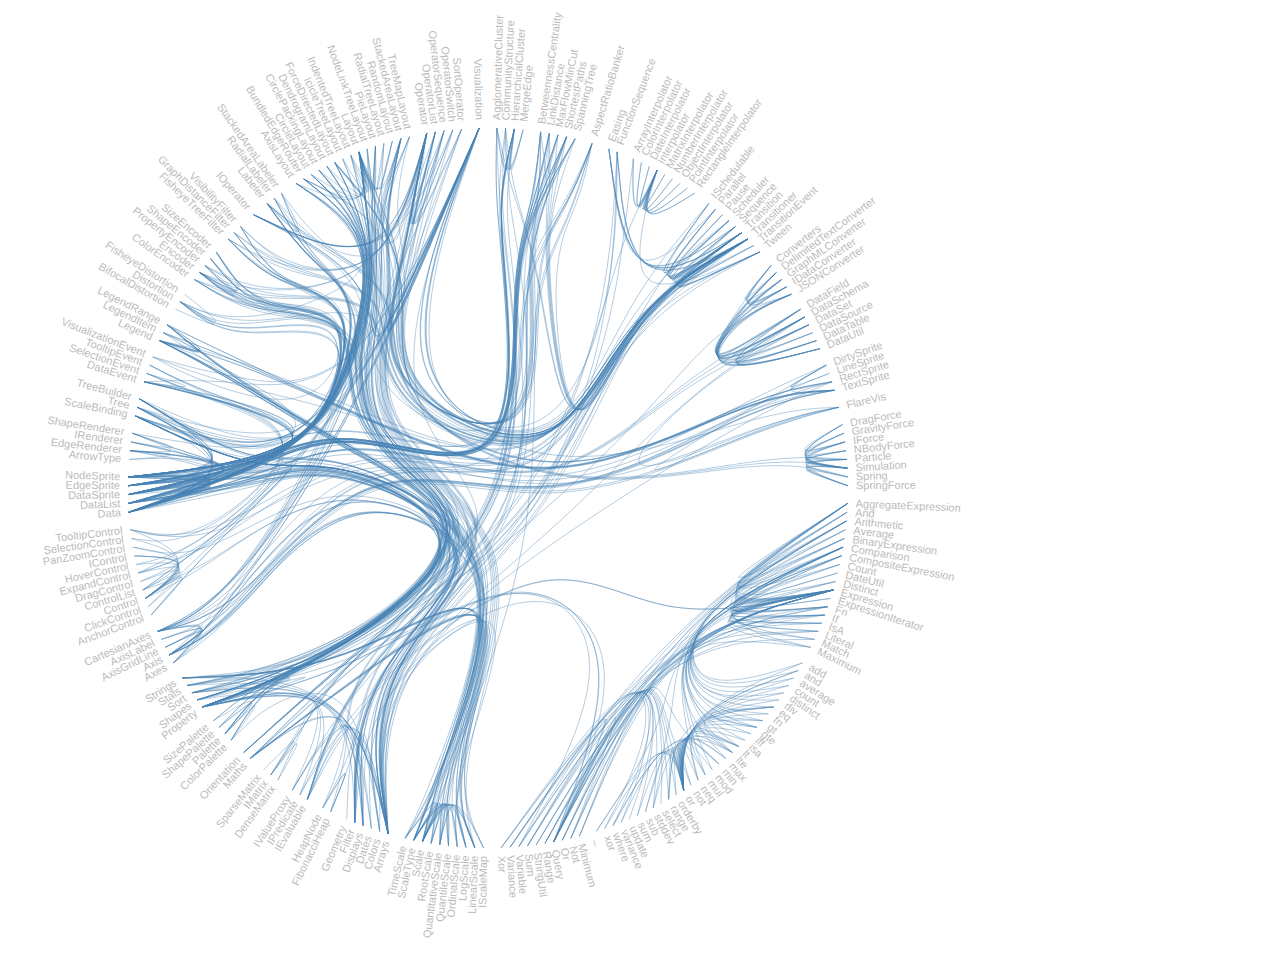
==== edge2/index.html @ f0607245 "getting example to work locally" ====
<!DOCTYPE html>
<html lang="en">
<head>
    <meta charset="UTF-8">
    <title>Title</title>
</head>
<style>

    .node {
        font: 300 11px "Helvetica Neue", Helvetica, Arial, sans-serif;
        fill: #bbb;
    }

    .node:hover {
        fill: #000;
    }

    .link {
        stroke: steelblue;
        stroke-opacity: 0.4;
        fill: none;
        pointer-events: none;
    }

    .node:hover,
    .node--source,
    .node--target {
        font-weight: 700;
    }

    .node--source {
        fill: #2ca02c;
    }

    .node--target {
        fill: #d62728;
    }

    .link--source,
    .link--target {
        stroke-opacity: 1;
        stroke-width: 2px;
    }

    .link--source {
        stroke: #d62728;
    }

    .link--target {
        stroke: #2ca02c;
    }

</style>
<body>
<script src="d3.v4.min.js"></script>
<script>

    var diameter = 960,
        radius = diameter / 2,
        innerRadius = radius - 120;

    var cluster = d3.cluster()
        .size([360, innerRadius]);

    var line = d3.radialLine()
        .curve(d3.curveBundle.beta(0.85))
        .radius(function(d) { return d.y; })
        .angle(function(d) { return d.x / 180 * Math.PI; });

    var svg = d3.select("body").append("svg")
        .attr("width", diameter)
        .attr("height", diameter)
        .append("g")
        .attr("transform", "translate(" + radius + "," + radius + ")");

    var link = svg.append("g").selectAll(".link"),
        node = svg.append("g").selectAll(".node");

    d3.json("data.json", function(error, classes) {
        if (error) throw error;

        var root = packageHierarchy(classes)
            .sum(function(d) { return d.size; });

        cluster(root);

        link = link
            .data(packageImports(root.leaves()))
            .enter().append("path")
            .each(function(d) { d.source = d[0], d.target = d[d.length - 1]; })
            .attr("class", "link")
            .attr("d", line);

        node = node
            .data(root.leaves())
            .enter().append("text")
            .attr("class", "node")
            .attr("dy", "0.31em")
            .attr("transform", function(d) { return "rotate(" + (d.x - 90) + ")translate(" + (d.y + 8) + ",0)" + (d.x < 180 ? "" : "rotate(180)"); })
            .attr("text-anchor", function(d) { return d.x < 180 ? "start" : "end"; })
            .text(function(d) { return d.data.key; })
            .on("mouseover", mouseovered)
            .on("mouseout", mouseouted);
    });

    function mouseovered(d) {
        node
            .each(function(n) { n.target = n.source = false; });

        link
            .classed("link--target", function(l) { if (l.target === d) return l.source.source = true; })
            .classed("link--source", function(l) { if (l.source === d) return l.target.target = true; })
            .filter(function(l) { return l.target === d || l.source === d; })
            .raise();

        node
            .classed("node--target", function(n) { return n.target; })
            .classed("node--source", function(n) { return n.source; });
    }

    function mouseouted(d) {
        link
            .classed("link--target", false)
            .classed("link--source", false);

        node
            .classed("node--target", false)
            .classed("node--source", false);
    }

    // Lazily construct the package hierarchy from class names.
    function packageHierarchy(classes) {
        var map = {};

        function find(name, data) {
            var node = map[name], i;
            if (!node) {
                node = map[name] = data || {name: name, children: []};
                if (name.length) {
                    node.parent = find(name.substring(0, i = name.lastIndexOf(".")));
                    node.parent.children.push(node);
                    node.key = name.substring(i + 1);
                }
            }
            return node;
        }

        classes.forEach(function(d) {
            find(d.name, d);
        });

        return d3.hierarchy(map[""]);
    }

    // Return a list of imports for the given array of nodes.
    function packageImports(nodes) {
        var map = {},
            imports = [];

        // Compute a map from name to node.
        nodes.forEach(function(d) {
            map[d.data.name] = d;
        });

        // For each import, construct a link from the source to target node.
        nodes.forEach(function(d) {
            if (d.data.imports) d.data.imports.forEach(function(i) {
                imports.push(map[d.data.name].path(map[i]));
            });
        });

        return imports;
    }

</script>
</body>
</html>
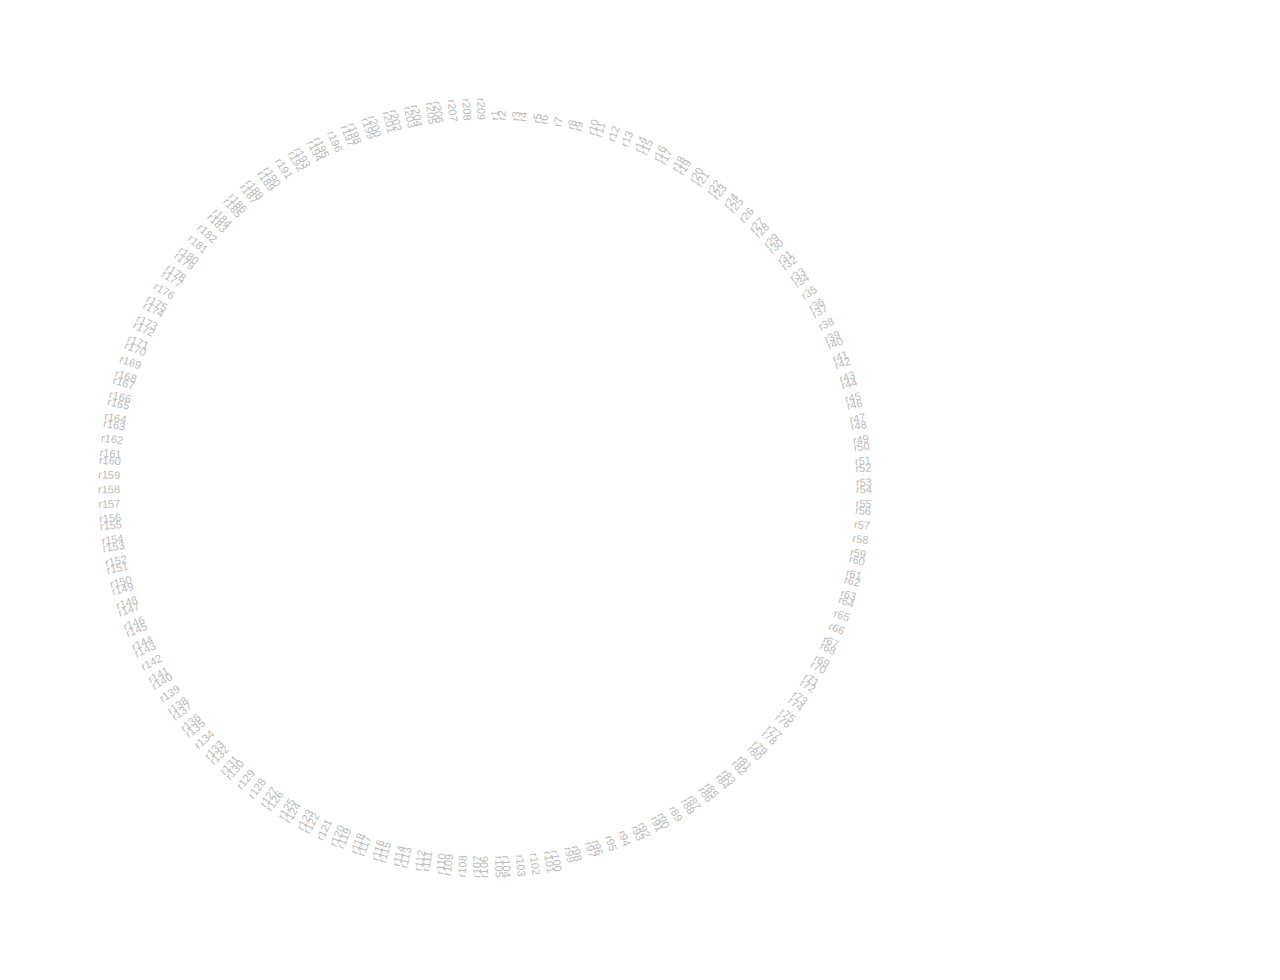
==== commit c20f325a: "more stuff to play" ====
--- a/edge2/index.html
+++ b/edge2/index.html
@@ -76,7 +76,7 @@
     var link = svg.append("g").selectAll(".link"),
         node = svg.append("g").selectAll(".node");
 
-    d3.json("data.json", function(error, classes) {
+    d3.json("edge_test.json", function(error, classes) {
         if (error) throw error;
 
         var root = packageHierarchy(classes)
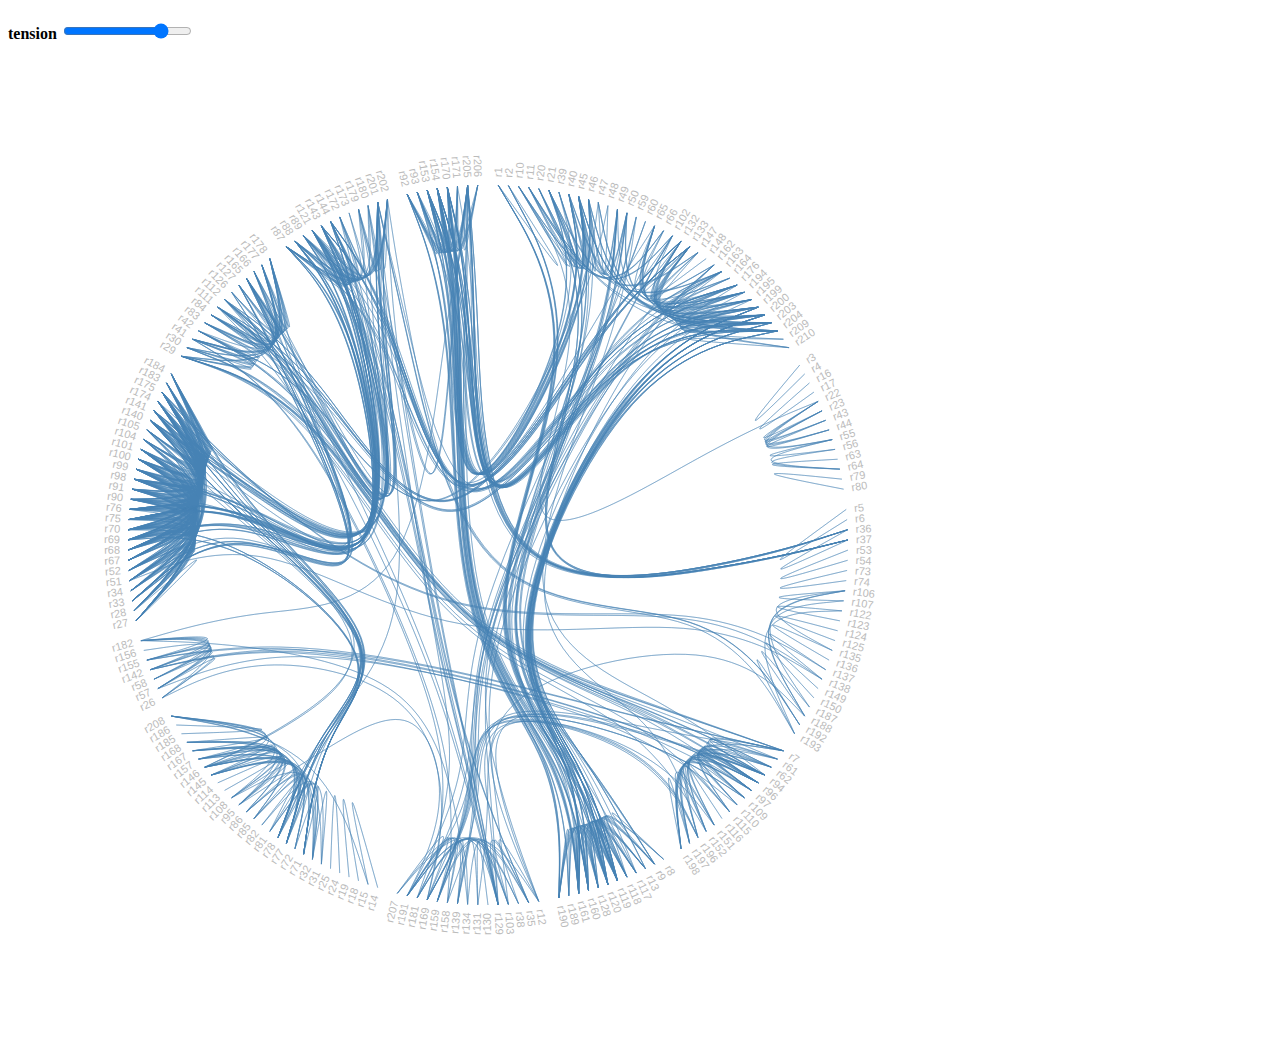
==== commit 61717411: "range for tension added" ====
--- a/edge2/index.html
+++ b/edge2/index.html
@@ -52,22 +52,29 @@
 
 </style>
 <body>
+    <h4>tension
+      <input type="range" min="0" max="1" step="0.1" value="0.8" onchange="rangeChange(value);">
+    </h4>
+   
+</body>
 <script src="d3.v4.min.js"></script>
 <script>
 
     var diameter = 960,
         radius = diameter / 2,
-        innerRadius = radius - 120;
+        innerRadius = radius - 120,
+        tension = 0.8;
 
     var cluster = d3.cluster()
         .size([360, innerRadius]);
 
     var line = d3.radialLine()
-        .curve(d3.curveBundle.beta(0.85))
+        .curve(d3.curveBundle.beta(tension))
         .radius(function(d) { return d.y; })
         .angle(function(d) { return d.x / 180 * Math.PI; });
 
     var svg = d3.select("body").append("svg")
+        .attr("id", "edge_1")
         .attr("width", diameter)
         .attr("height", diameter)
         .append("g")
@@ -172,6 +179,21 @@
         return imports;
     }
 
+    function rangeChange(v){
+        tension = v;
+        console.log(tension);
+
+        line = d3.radialLine()
+            .curve(d3.curveBundle.beta(tension))
+            .radius(function(d) { return d.y; })
+            .angle(function(d) { return d.x / 180 * Math.PI; });
+
+
+        d3.select("#edge_1")
+            .selectAll("path")
+            .attr("d", line);
+    }
+
 </script>
 </body>
 </html>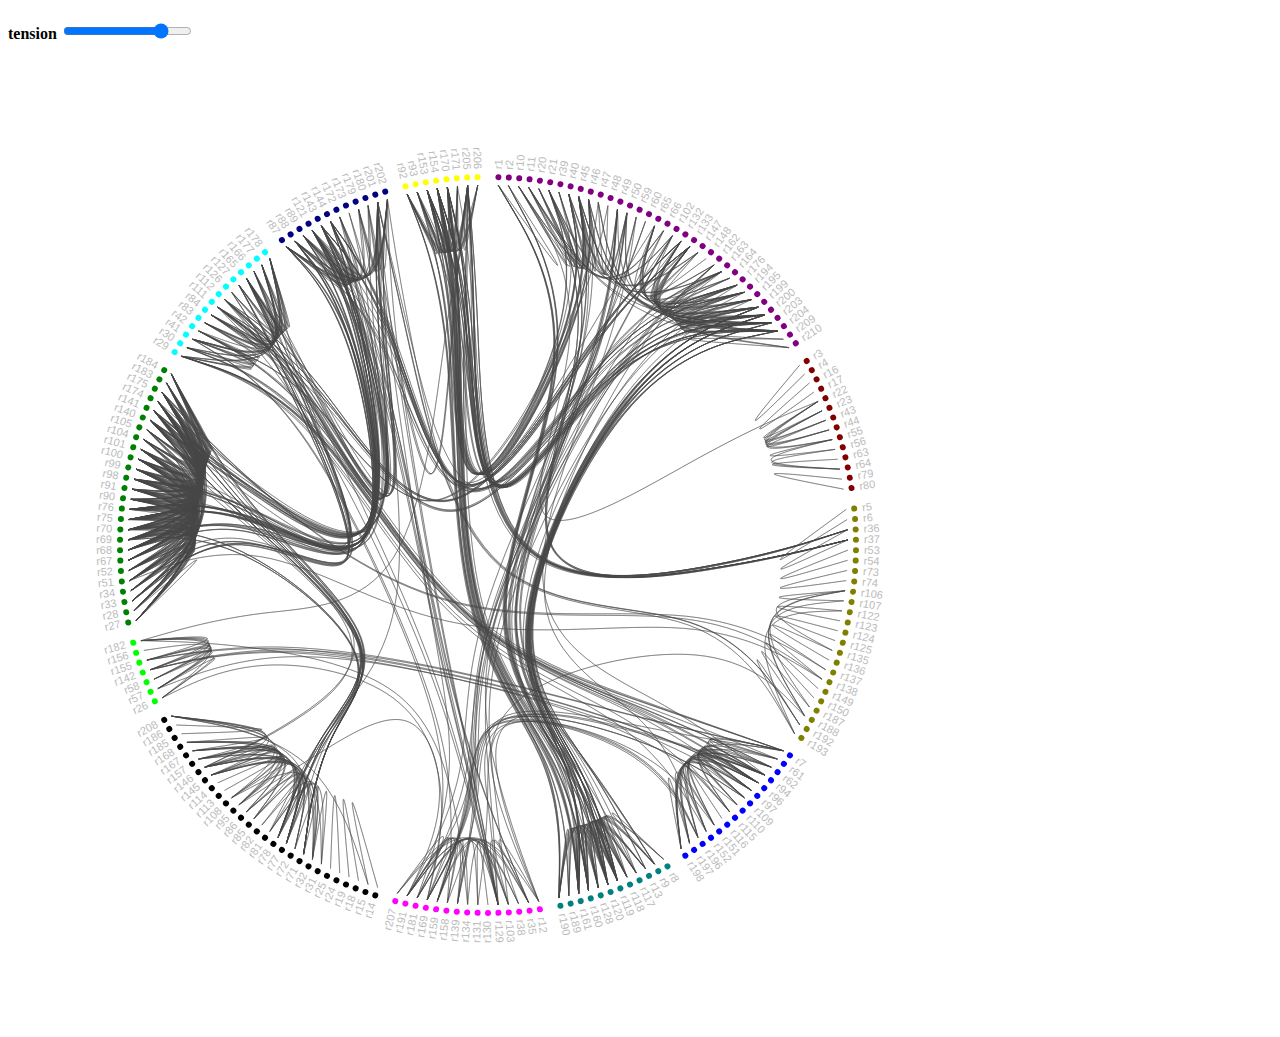
==== commit 97e68336: "graph colors added" ====
--- a/edge2/index.html
+++ b/edge2/index.html
@@ -6,33 +6,33 @@
 </head>
 <style>
 
-    .node {
+    .label {
         font: 300 11px "Helvetica Neue", Helvetica, Arial, sans-serif;
         fill: #bbb;
     }
 
-    .node:hover {
+    .label:hover {
         fill: #000;
     }
 
     .link {
-        stroke: steelblue;
+        stroke: #454545;
         stroke-opacity: 0.4;
         fill: none;
         pointer-events: none;
     }
 
-    .node:hover,
-    .node--source,
-    .node--target {
+    .label:hover,
+    .label--source,
+    .label--target {
         font-weight: 700;
     }
 
-    .node--source {
+    .label--source {
         fill: #2ca02c;
     }
 
-    .node--target {
+    .label--target {
         fill: #d62728;
     }
 
@@ -47,7 +47,7 @@
     }
 
     .link--target {
-        stroke: #2ca02c;
+        stroke: blue;
     }
 
 </style>
@@ -65,6 +65,9 @@
         innerRadius = radius - 120,
         tension = 0.8;
 
+    var colors = ["#FF0000", "#800000", "#FFFF00", "#808000", "#00FF00", "#008000", 
+                    "#00FFFF", "#008080", "#0000FF", "#000080", "#FF00FF", "#800080"];
+
     var cluster = d3.cluster()
         .size([360, innerRadius]);
 
@@ -81,7 +84,7 @@
         .attr("transform", "translate(" + radius + "," + radius + ")");
 
     var link = svg.append("g").selectAll(".link"),
-        node = svg.append("g").selectAll(".node");
+        label = svg.append("g").selectAll(".label");
 
     d3.json("edge_test.json", function(error, classes) {
         if (error) throw error;
@@ -90,6 +93,8 @@
             .sum(function(d) { return d.size; });
 
         cluster(root);
+
+        console.log(packageImports(root.leaves()));
 
         link = link
             .data(packageImports(root.leaves()))
@@ -98,20 +103,39 @@
             .attr("class", "link")
             .attr("d", line);
 
-        node = node
+        console.log(root.leaves());
+
+        label = label
             .data(root.leaves())
             .enter().append("text")
-            .attr("class", "node")
+            .attr("class", "label")
             .attr("dy", "0.31em")
-            .attr("transform", function(d) { return "rotate(" + (d.x - 90) + ")translate(" + (d.y + 8) + ",0)" + (d.x < 180 ? "" : "rotate(180)"); })
+            .attr("transform", function(d) { return "rotate(" + (d.x - 90) + ")translate(" + (d.y+8 + 8) + ",0)" + (d.x < 180 ? "" : "rotate(180)"); })
             .attr("text-anchor", function(d) { return d.x < 180 ? "start" : "end"; })
             .text(function(d) { return d.data.key; })
             .on("mouseover", mouseovered)
             .on("mouseout", mouseouted);
+
+        var node = svg.append("g").selectAll("circle")
+            .attr("class", "node")
+            .data(root.leaves())
+            .enter().append("circle")
+            .attr("id", function(d){
+                return d.id;//add +"_"+index to match other elements
+            })
+            .attr("fill", function(d){
+                var name = getGroupFromName(d.data.name);
+                return colors[name];
+            })
+            .attr("r", 3)
+            .attr("transform", function(d) { return "rotate(" + (d.x - 90) + ")translate(" + (d.y + 8) + ",0)" + (d.x < 180 ? "" : "rotate(180)"); });
+
+
+
     });
 
     function mouseovered(d) {
-        node
+        label
             .each(function(n) { n.target = n.source = false; });
 
         link
@@ -120,9 +144,9 @@
             .filter(function(l) { return l.target === d || l.source === d; })
             .raise();
 
-        node
-            .classed("node--target", function(n) { return n.target; })
-            .classed("node--source", function(n) { return n.source; });
+        label
+            .classed("label--target", function(n) { return n.target; })
+            .classed("label--source", function(n) { return n.source; });
     }
 
     function mouseouted(d) {
@@ -130,9 +154,9 @@
             .classed("link--target", false)
             .classed("link--source", false);
 
-        node
-            .classed("node--target", false)
-            .classed("node--source", false);
+        label
+            .classed("label--target", false)
+            .classed("label--source", false);
     }
 
     // Lazily construct the package hierarchy from class names.
@@ -181,7 +205,6 @@
 
     function rangeChange(v){
         tension = v;
-        console.log(tension);
 
         line = d3.radialLine()
             .curve(d3.curveBundle.beta(tension))
@@ -194,6 +217,14 @@
             .attr("d", line);
     }
 
+    function getGroupFromName(s){
+        var name = s.charAt(7) + "";
+        if(s.charAt(8) != "."){
+            name += s.charAt(8);
+        }
+        return name;
+    }
+
 </script>
 </body>
 </html>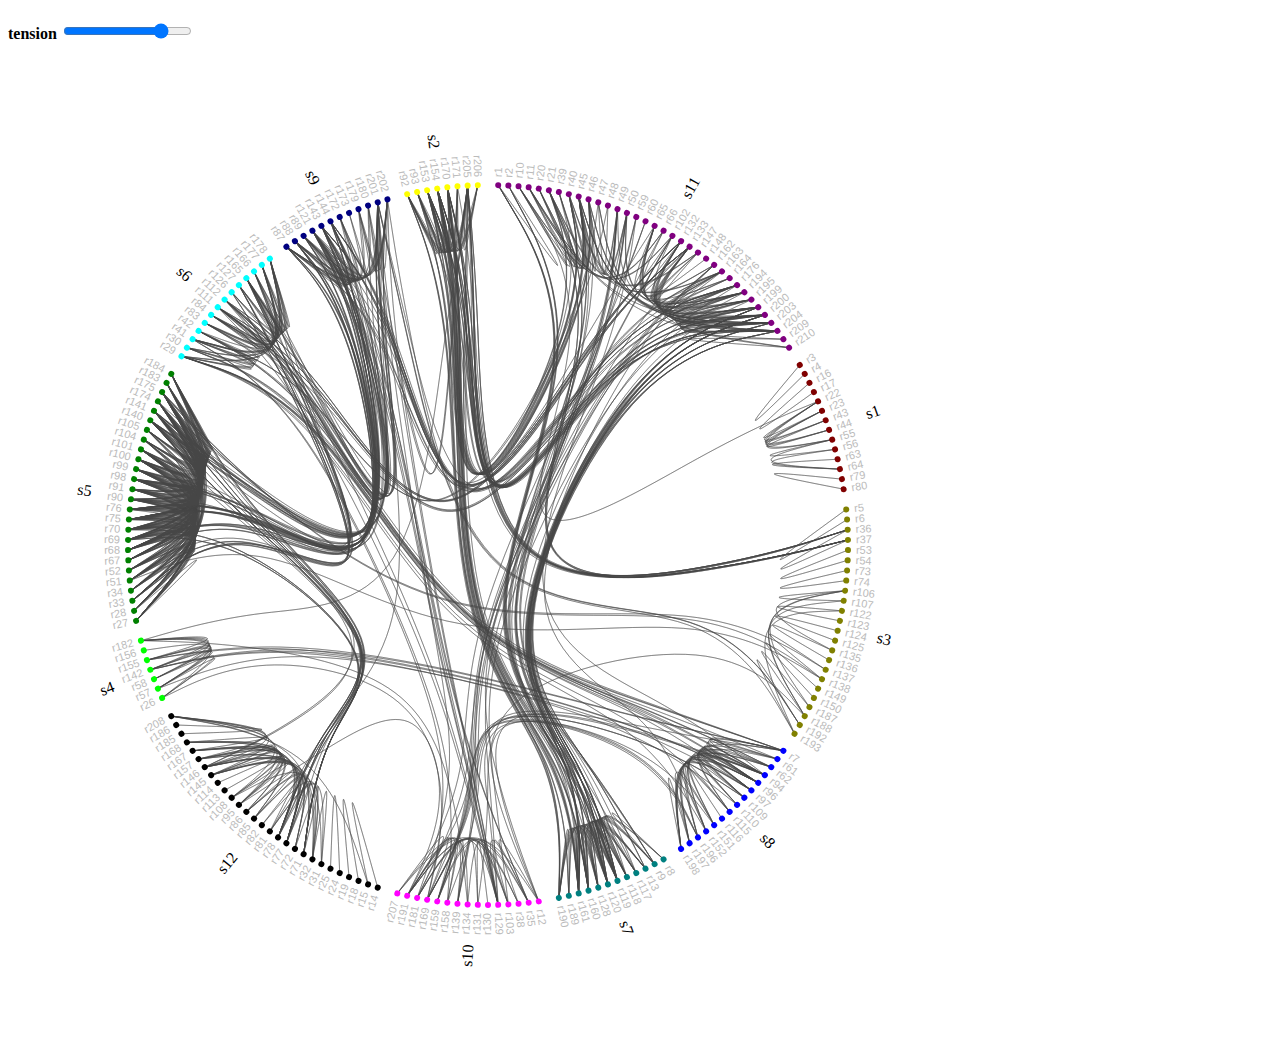
==== commit 693df91d: "labels for the groups added" ====
--- a/edge2/index.html
+++ b/edge2/index.html
@@ -110,7 +110,7 @@
             .enter().append("text")
             .attr("class", "label")
             .attr("dy", "0.31em")
-            .attr("transform", function(d) { return "rotate(" + (d.x - 90) + ")translate(" + (d.y+8 + 8) + ",0)" + (d.x < 180 ? "" : "rotate(180)"); })
+            .attr("transform", function(d) { return "rotate(" + (d.x - 90) + ")translate(" + (d.y + 8) + ",0)" + (d.x < 180 ? "" : "rotate(180)"); })
             .attr("text-anchor", function(d) { return d.x < 180 ? "start" : "end"; })
             .text(function(d) { return d.data.key; })
             .on("mouseover", mouseovered)
@@ -121,15 +121,25 @@
             .data(root.leaves())
             .enter().append("circle")
             .attr("id", function(d){
-                return d.id;//add +"_"+index to match other elements
+                return d.id;//add +"_"+index to match other elements uniqueness
             })
             .attr("fill", function(d){
-                var name = getGroupFromName(d.data.name);
-                return colors[name];
+                var group = getGroupFromName(d.data.name);
+                return colors[group];
             })
             .attr("r", 3)
-            .attr("transform", function(d) { return "rotate(" + (d.x - 90) + ")translate(" + (d.y + 8) + ",0)" + (d.x < 180 ? "" : "rotate(180)"); });
-
+            .attr("transform", function(d) { return "rotate(" + (d.x - 90) + ")translate(" + (d.y) + ",0)" + (d.x < 180 ? "" : "rotate(180)"); });
+
+        var groupLabel = svg.append("g").selectAll(".groupLabel")
+            .attr("class", "groupLabel")
+            .data(packageParent(root.leaves()))
+            .enter().append("text")
+            .attr("dy", "0.5em")
+            .attr("transform", function(d) { return "rotate(" + (d.x - 90) + ")translate(" + (d.y + 40) + ",0)" + (d.x < 180 ? "" : "rotate(180)"); })
+            .attr("text-anchor", function(d) { return d.x < 180 ? "start" : "end"; })
+            .text(function(d) { return d.name; })
+
+         console.log(packageParent(root.leaves()));
 
 
     });
@@ -145,7 +155,7 @@
             .raise();
 
         label
-            .classed("label--target", function(n) { return n.target; })
+            .classed("label--target", function(n) { console.log(n);return n.target; })
             .classed("label--source", function(n) { return n.source; });
     }
 
@@ -225,6 +235,30 @@
         return name;
     }
 
+    function packageParent(nodes){
+        var parents = [];
+        var first = nodes[0];
+        for(var i=0; i<nodes.length; i++){
+            if(first.parent.data.key != nodes[i].parent.data.key){
+                var obj = {};
+                obj.name = first.parent.data.key;
+                obj.x = (first.x +nodes[i-1].x)/2;
+                obj.y = 360;
+                parents.push(obj);
+                first = nodes[i];
+            }
+        }
+        var obj = {};
+                obj.name = first.parent.data.key;
+                obj.x = (first.x +nodes[nodes.length-1].x)/2;
+                obj.y = 360;
+                parents.push(obj);
+
+
+        return parents;
+
+    }
+
 </script>
 </body>
 </html>